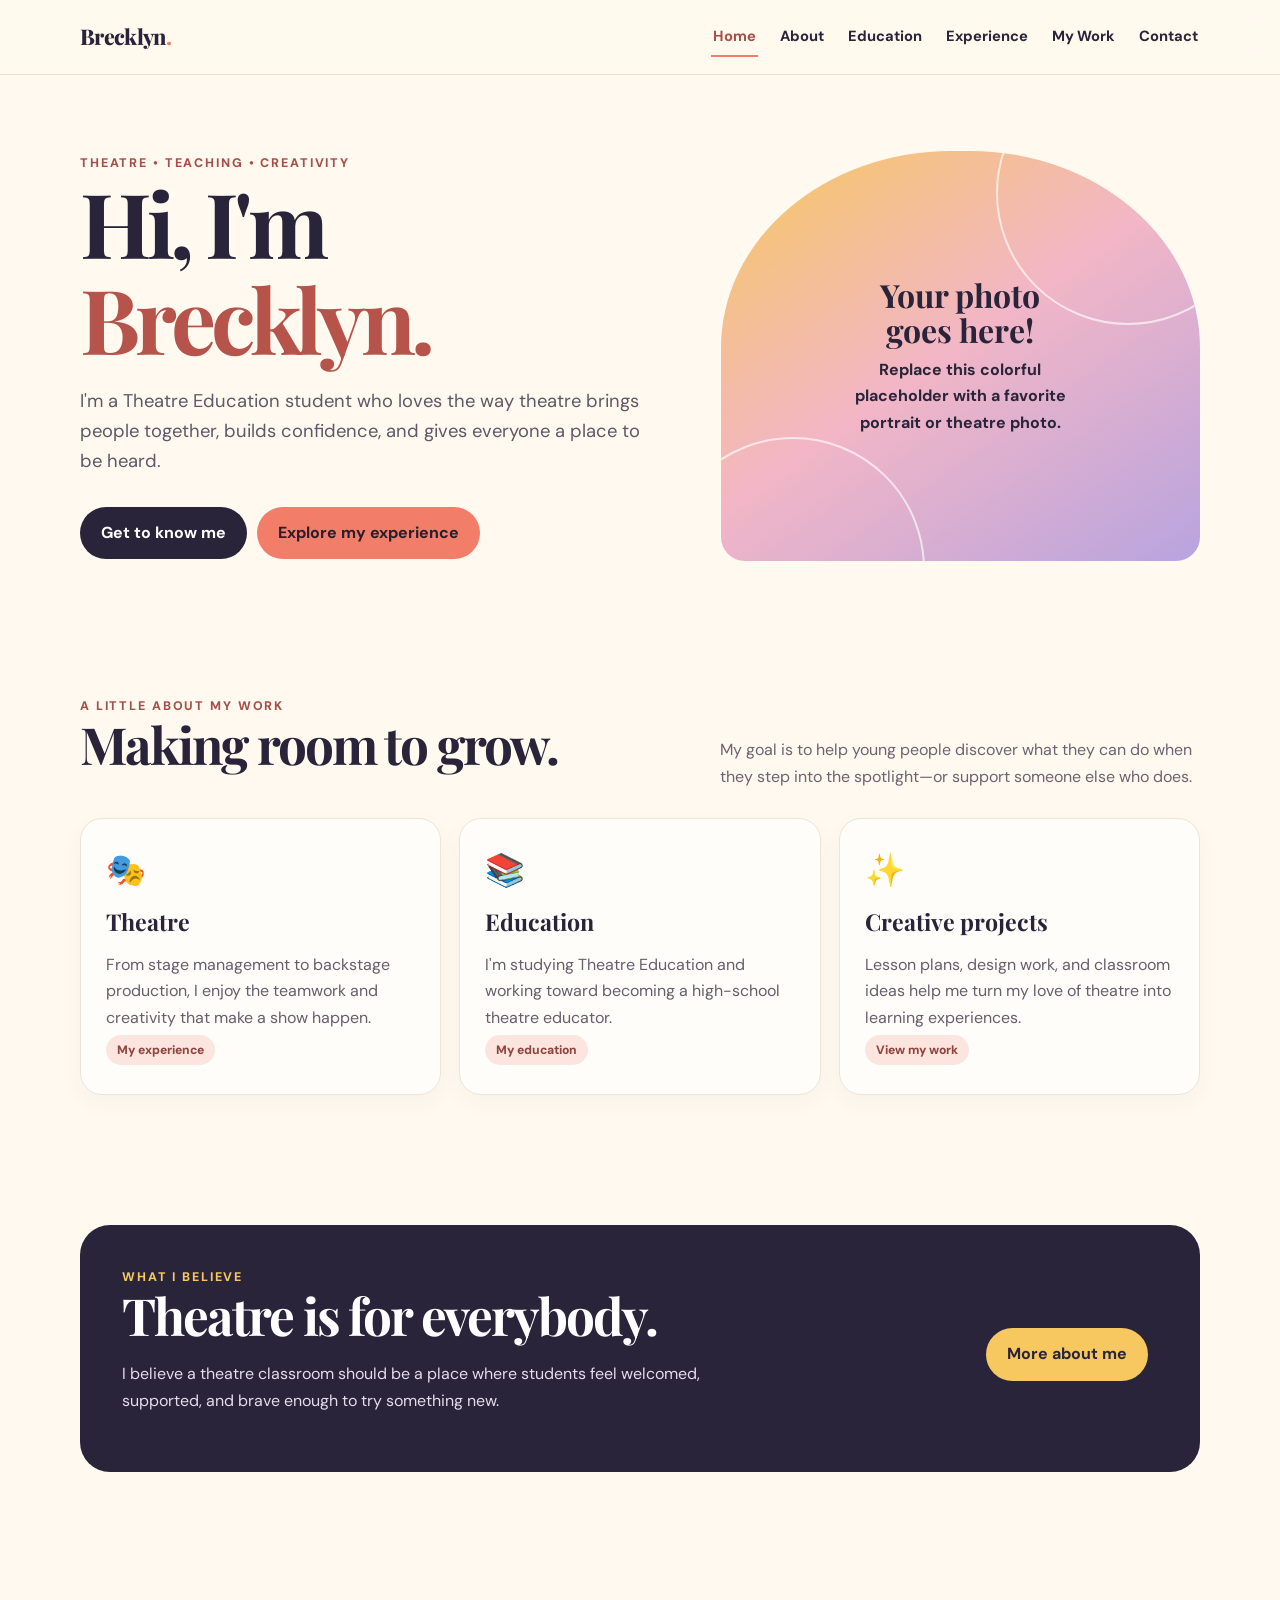
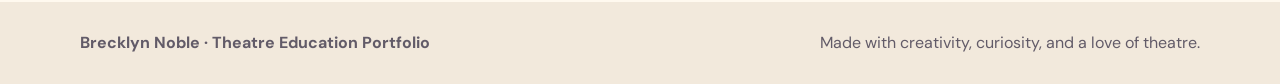
==== index.html @ f534a8bc "Add files via upload" ====
<!doctype html>
<html lang="en"><head><meta charset="utf-8"><meta name="viewport" content="width=device-width, initial-scale=1"><meta name="description" content="Brecklyn Noble's theatre education portfolio"><title>Home | Brecklyn Noble</title><link rel="stylesheet" href="style.css"></head>
<body><header><div class="wrap nav"><a class="brand" href="index.html">Brecklyn<span>.</span></a><nav><a class="active" href="index.html">Home</a><a class="" href="about.html">About</a><a class="" href="education.html">Education</a><a class="" href="experience.html">Experience</a><a class="" href="work.html">My Work</a><a class="" href="contact.html">Contact</a></nav></div></header>
<main>
<section class="hero wrap">
 <div><div class="eyebrow">Theatre • Teaching • Creativity</div>
 <h1>Hi, I'm <span class="highlight">Brecklyn.</span></h1>
 <p class="lead">I'm a Theatre Education student who loves the way theatre brings people together, builds confidence, and gives everyone a place to be heard.</p>
 <a class="btn" href="about.html">Get to know me</a><a class="btn alt" href="experience.html">Explore my experience</a></div>
 <div class="photo"><div class="photo-inner"><strong>Your photo goes here!</strong>Replace this colorful placeholder with a favorite portrait or theatre photo.</div></div>
</section>
<section class="wrap"><div class="section-head"><div><div class="eyebrow">A little about my work</div><h2>Making room to grow.</h2></div><p>My goal is to help young people discover what they can do when they step into the spotlight—or support someone else who does.</p></div>
 <div class="cards">
  <div class="card"><div class="icon">🎭</div><h3>Theatre</h3><p>From stage management to backstage production, I enjoy the teamwork and creativity that make a show happen.</p><a class="tag" href="experience.html">My experience</a></div>
  <div class="card"><div class="icon">📚</div><h3>Education</h3><p>I'm studying Theatre Education and working toward becoming a high-school theatre educator.</p><a class="tag" href="education.html">My education</a></div>
  <div class="card"><div class="icon">✨</div><h3>Creative projects</h3><p>Lesson plans, design work, and classroom ideas help me turn my love of theatre into learning experiences.</p><a class="tag" href="work.html">View my work</a></div>
 </div>
</section>
<section class="wrap"><div class="band"><div><div class="eyebrow" style="color:#f6c85f">What I believe</div><h2>Theatre is for everybody.</h2><p>I believe a theatre classroom should be a place where students feel welcomed, supported, and brave enough to try something new.</p></div><a class="btn" href="about.html">More about me</a></div></section>
</main><footer><div class="wrap footer-inner"><strong>Brecklyn Noble · Theatre Education Portfolio</strong><span>Made with creativity, curiosity, and a love of theatre.</span></div></footer></body></html>
---- style.css ----
@import url('https://fonts.googleapis.com/css2?family=DM+Sans:wght@400;500;600;700&family=Playfair+Display:wght@600;700;800&display=swap');
:root{--ink:#29243a;--cream:#fff9ef;--coral:#f27d68;--yellow:#f6c85f;--lav:#b8a4df;--teal:#78c8bd;--pink:#f2b6c6;--paper:#fffdf9}
*{box-sizing:border-box}html{scroll-behavior:smooth}body{margin:0;background:var(--cream);color:var(--ink);font-family:'DM Sans',sans-serif;line-height:1.65}
a{color:inherit;text-decoration:none}.wrap{width:min(1120px,92%);margin:auto}
header{position:sticky;top:0;z-index:10;background:rgba(255,249,239,.94);backdrop-filter:blur(12px);border-bottom:1px solid #e9dfd2}
.nav{display:flex;align-items:center;justify-content:space-between;gap:20px;padding:17px 0}.brand{font-family:'Playfair Display',serif;font-size:1.35rem;font-weight:800;letter-spacing:-.03em}.brand span{color:var(--coral)}
nav{display:flex;gap:20px;flex-wrap:wrap}nav a{font-size:.92rem;font-weight:700;padding:7px 2px;border-bottom:2px solid transparent}nav a:hover,nav a.active{border-color:var(--coral);color:#a64f49}
.hero{padding:76px 0 70px;display:grid;grid-template-columns:1.1fr .9fr;gap:55px;align-items:center}
.eyebrow{font-size:.78rem;letter-spacing:.15em;text-transform:uppercase;font-weight:800;color:#a64f49}
h1,h2,h3{font-family:'Playfair Display',serif;line-height:1.08;margin:0 0 18px}h1{font-size:clamp(3.2rem,7vw,6.3rem);letter-spacing:-.055em}h2{font-size:clamp(2.2rem,4vw,3.4rem);letter-spacing:-.04em}h3{font-size:1.45rem}
.lead{font-size:1.15rem;max-width:650px;color:#5e5868}.highlight{color:#b6534b}.btn{display:inline-block;background:var(--ink);color:white;padding:13px 21px;border-radius:999px;font-weight:700;margin:12px 10px 0 0;transition:.2s}.btn:hover{transform:translateY(-3px);background:#51456e}.btn.alt{background:var(--coral);color:#291f2b}
.photo{min-height:410px;border-radius:48% 48% 24px 24px;background:linear-gradient(145deg,var(--yellow),var(--pink) 48%,var(--lav));display:flex;align-items:center;justify-content:center;text-align:center;padding:35px;position:relative;overflow:hidden}.photo:before,.photo:after{content:"";position:absolute;border:2px solid rgba(255,255,255,.65);border-radius:50%;width:260px;height:260px}.photo:before{top:-90px;right:-60px}.photo:after{bottom:-140px;left:-60px}.photo-inner{position:relative;z-index:1;max-width:230px;font-weight:700}.photo-inner strong{display:block;font-family:'Playfair Display',serif;font-size:2rem;line-height:1.1;margin-bottom:10px}
section{padding:65px 0}.section-head{display:flex;justify-content:space-between;align-items:end;gap:25px;margin-bottom:28px}.section-head p{max-width:480px;color:#6b6471;margin:0}.cards{display:grid;grid-template-columns:repeat(3,1fr);gap:18px}.card{background:var(--paper);border:1px solid #eee4d8;border-radius:22px;padding:25px;box-shadow:0 8px 25px rgba(54,39,40,.04)}.card .icon{font-size:2rem;margin-bottom:12px}.card p{color:#655e6c;margin-bottom:0}.tag{display:inline-block;background:#fce5df;color:#8f443e;border-radius:999px;padding:5px 11px;font-size:.76rem;font-weight:800;margin:4px 5px 4px 0}
.band{background:var(--ink);color:white;border-radius:30px;padding:42px;display:flex;justify-content:space-between;align-items:center;gap:30px}.band p{color:#e4dceb;max-width:620px}.band .btn{background:var(--yellow);color:var(--ink)}
.page-hero{padding:65px 0 35px}.page-hero h1{font-size:clamp(3rem,6vw,5rem)}.page-hero p{max-width:720px;color:#655e6c;font-size:1.1rem}
.split{display:grid;grid-template-columns:1fr 1fr;gap:25px;align-items:stretch}.placeholder{min-height:260px;border-radius:22px;background:linear-gradient(135deg,var(--teal),var(--lav),var(--pink));display:flex;align-items:center;justify-content:center;text-align:center;padding:30px;font-weight:800;color:#342b45}
.timeline{border-left:3px solid var(--coral);padding-left:25px;margin:20px 0}.timeline article{position:relative;padding:0 0 25px}.timeline article:before{content:"";position:absolute;left:-34px;top:7px;width:15px;height:15px;border-radius:50%;background:var(--yellow);border:3px solid var(--cream)}
footer{margin-top:65px;background:#f2e9dc;padding:28px 0;color:#625b68}.footer-inner{display:flex;justify-content:space-between;gap:20px;flex-wrap:wrap}
.note{font-size:.88rem;color:#766d79}.contact-box{background:var(--pink);border-radius:26px;padding:35px}
@media(max-width:760px){.hero,.split{grid-template-columns:1fr}.hero{padding-top:48px}.photo{min-height:300px}.cards{grid-template-columns:1fr}.nav{align-items:flex-start;flex-direction:column}nav{gap:13px}.band{align-items:flex-start;flex-direction:column}.section-head{display:block}.section-head p{margin-top:12px}}
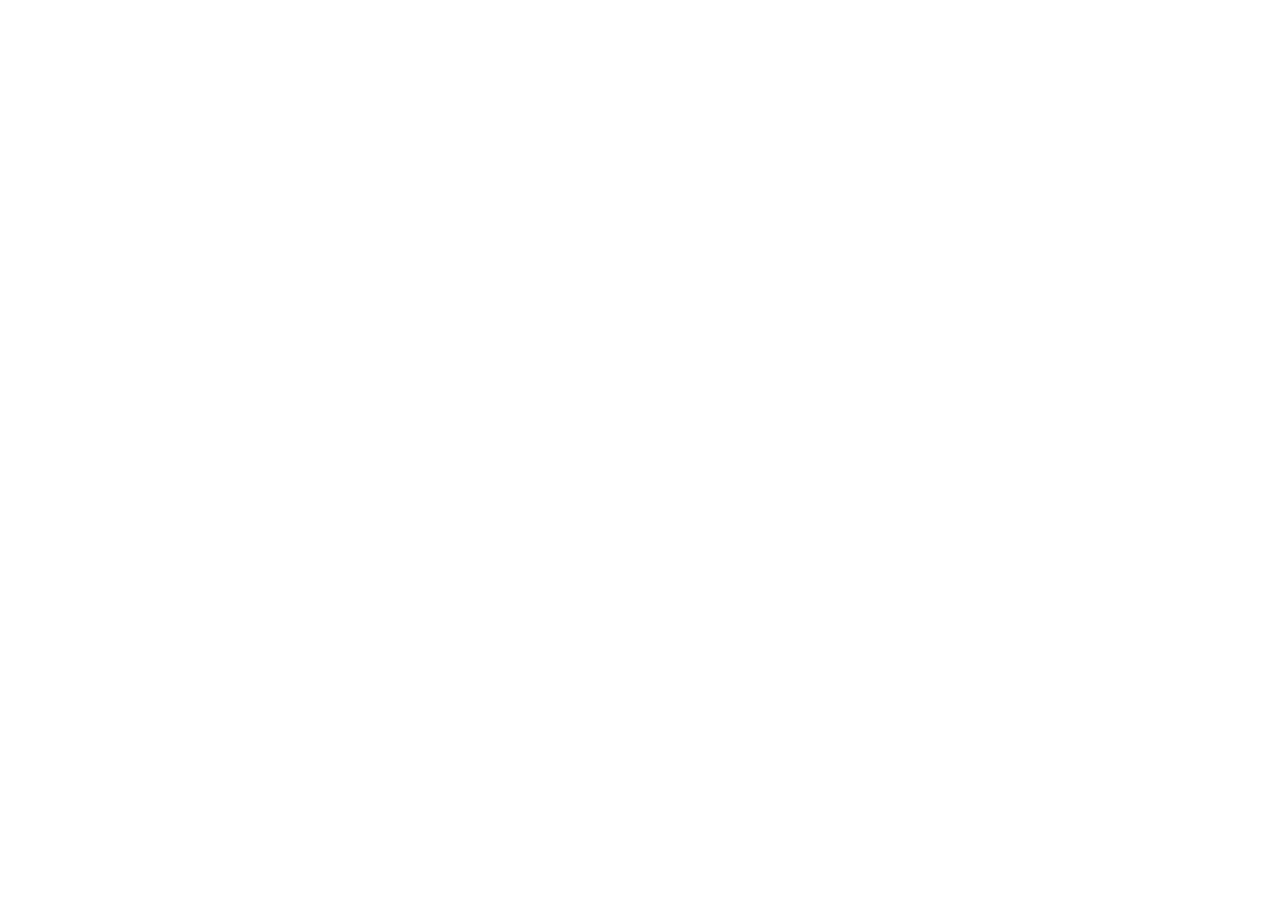
==== commit 258e1d91: "Use repository portrait on homepage" ====
--- a/index.html
+++ b/index.html
@@ -1,20 +1,20 @@
 <!doctype html>
-<html lang="en"><head><meta charset="utf-8"><meta name="viewport" content="width=device-width, initial-scale=1"><meta name="description" content="Brecklyn Noble's theatre education portfolio"><title>Home | Brecklyn Noble</title><link rel="stylesheet" href="style.css"></head>
-<body><header><div class="wrap nav"><a class="brand" href="index.html">Brecklyn<span>.</span></a><nav><a class="active" href="index.html">Home</a><a class="" href="about.html">About</a><a class="" href="education.html">Education</a><a class="" href="experience.html">Experience</a><a class="" href="work.html">My Work</a><a class="" href="contact.html">Contact</a></nav></div></header>
+<html lang="en"><head><meta charset="utf-8"><meta name="viewport" content="width=device-width, initial-scale=1"><meta name="description" content="Brecklyn Noble's theatre education portfolio"><title>H[...]
+<body><header><div class="wrap nav"><a class="brand" href="index.html">Brecklyn<span>.</span></a><nav><a class="active" href="index.html">Home</a><a class="" href="about.html">About</a><a class="" hre[...]
 <main>
 <section class="hero wrap">
  <div><div class="eyebrow">Theatre • Teaching • Creativity</div>
  <h1>Hi, I'm <span class="highlight">Brecklyn.</span></h1>
  <p class="lead">I'm a Theatre Education student who loves the way theatre brings people together, builds confidence, and gives everyone a place to be heard.</p>
  <a class="btn" href="about.html">Get to know me</a><a class="btn alt" href="experience.html">Explore my experience</a></div>
- <div class="photo"><div class="photo-inner"><strong>Your photo goes here!</strong>Replace this colorful placeholder with a favorite portrait or theatre photo.</div></div>
+ <div class="photo"><img src="eng075.jpg" alt="Brecklyn smiling outdoors in a sunlit field"></div>
 </section>
-<section class="wrap"><div class="section-head"><div><div class="eyebrow">A little about my work</div><h2>Making room to grow.</h2></div><p>My goal is to help young people discover what they can do when they step into the spotlight—or support someone else who does.</p></div>
+<section class="wrap"><div class="section-head"><div><div class="eyebrow">A little about my work</div><h2>Making room to grow.</h2></div><p>My goal is to help young people discover what they can do wh[...]
  <div class="cards">
-  <div class="card"><div class="icon">🎭</div><h3>Theatre</h3><p>From stage management to backstage production, I enjoy the teamwork and creativity that make a show happen.</p><a class="tag" href="experience.html">My experience</a></div>
-  <div class="card"><div class="icon">📚</div><h3>Education</h3><p>I'm studying Theatre Education and working toward becoming a high-school theatre educator.</p><a class="tag" href="education.html">My education</a></div>
-  <div class="card"><div class="icon">✨</div><h3>Creative projects</h3><p>Lesson plans, design work, and classroom ideas help me turn my love of theatre into learning experiences.</p><a class="tag" href="work.html">View my work</a></div>
+  <div class="card"><div class="icon">🎭</div><h3>Theatre</h3><p>From stage management to backstage production, I enjoy the teamwork and creativity that make a show happen.</p><a class="tag" href="e[...]
+  <div class="card"><div class="icon">📚</div><h3>Education</h3><p>I'm studying Theatre Education and working toward becoming a high-school theatre educator.</p><a class="tag" href="education.html">[...]
+  <div class="card"><div class="icon">✨</div><h3>Creative projects</h3><p>Lesson plans, design work, and classroom ideas help me turn my love of theatre into learning experiences.</p><a class="tag" [...]
  </div>
 </section>
-<section class="wrap"><div class="band"><div><div class="eyebrow" style="color:#f6c85f">What I believe</div><h2>Theatre is for everybody.</h2><p>I believe a theatre classroom should be a place where students feel welcomed, supported, and brave enough to try something new.</p></div><a class="btn" href="about.html">More about me</a></div></section>
-</main><footer><div class="wrap footer-inner"><strong>Brecklyn Noble · Theatre Education Portfolio</strong><span>Made with creativity, curiosity, and a love of theatre.</span></div></footer></body></html>+<section class="wrap"><div class="band"><div><div class="eyebrow" style="color:#f6c85f">What I believe</div><h2>Theatre is for everybody.</h2><p>I believe a theatre classroom should be a place where s[...]
+</main><footer><div class="wrap footer-inner"><strong>Brecklyn Noble · Theatre Education Portfolio</strong><span>Made with creativity, curiosity, and a love of theatre.</span></div></footer></body></[...]
